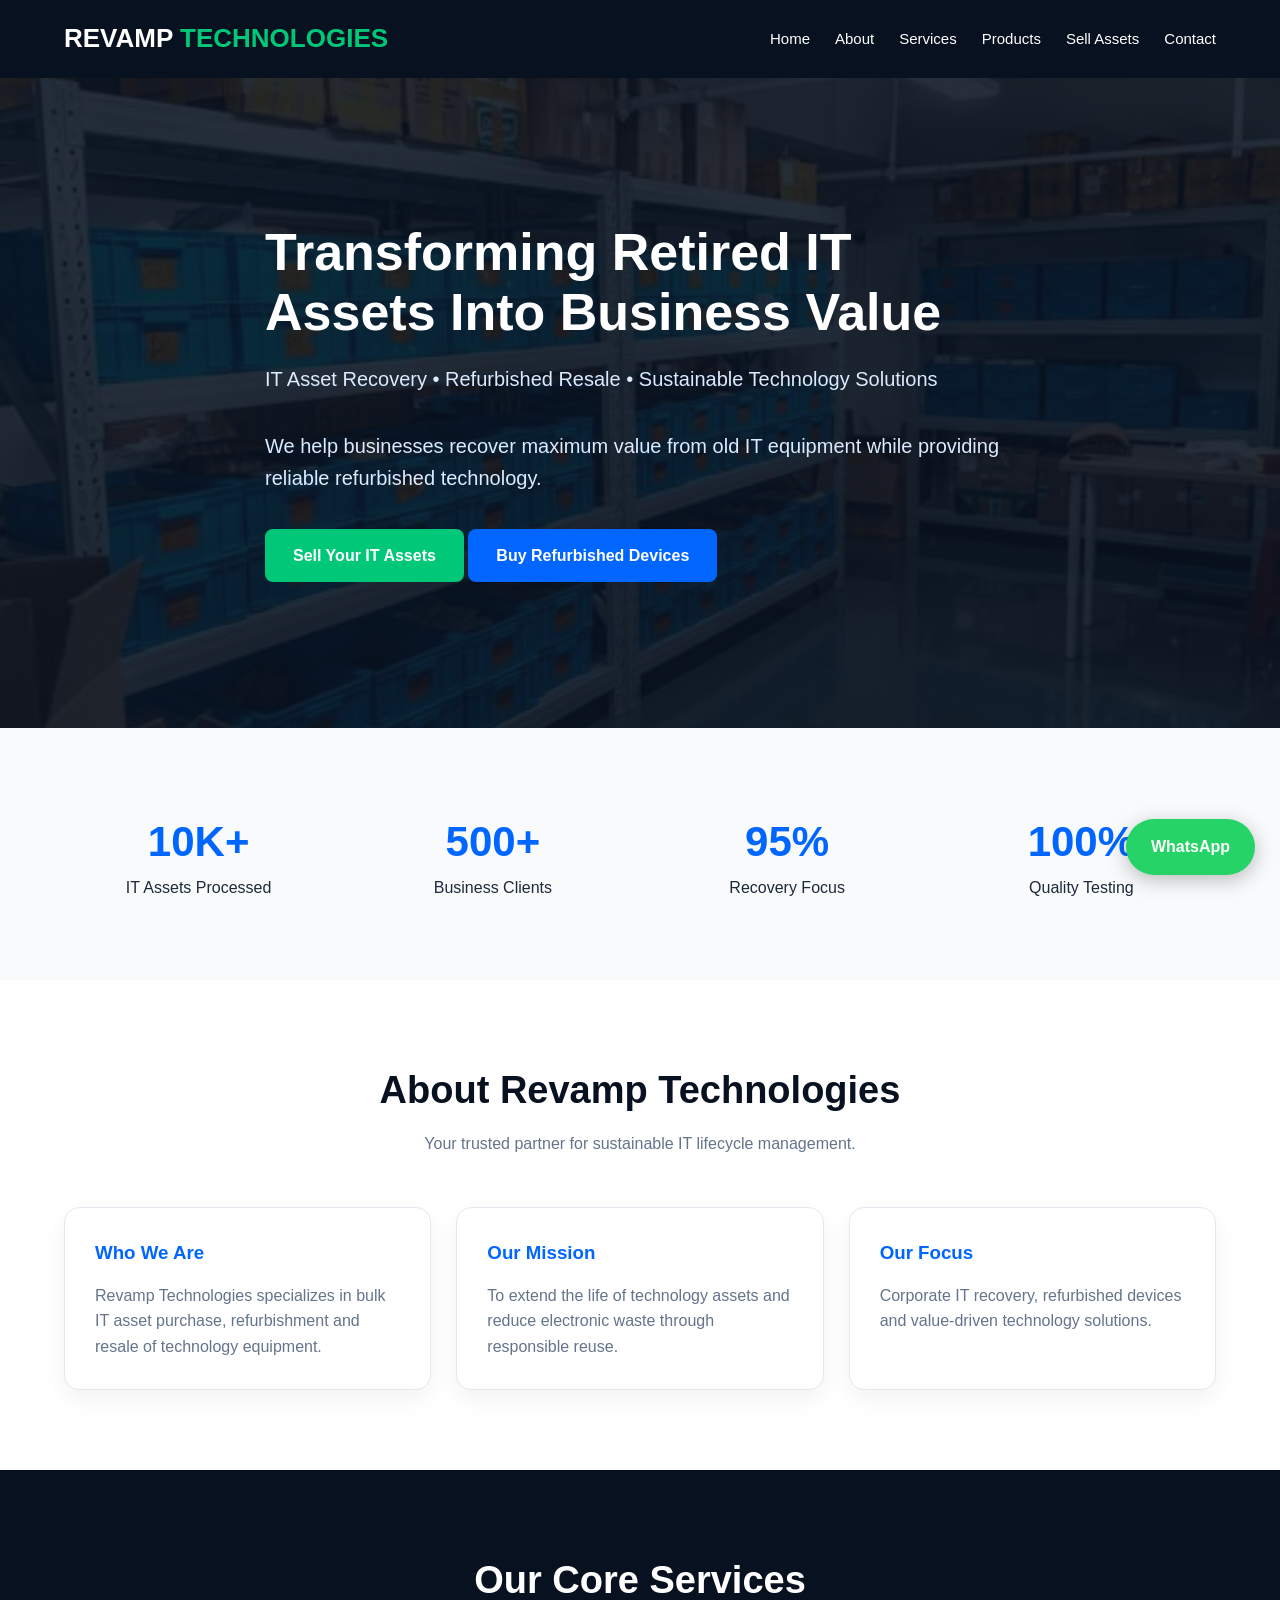
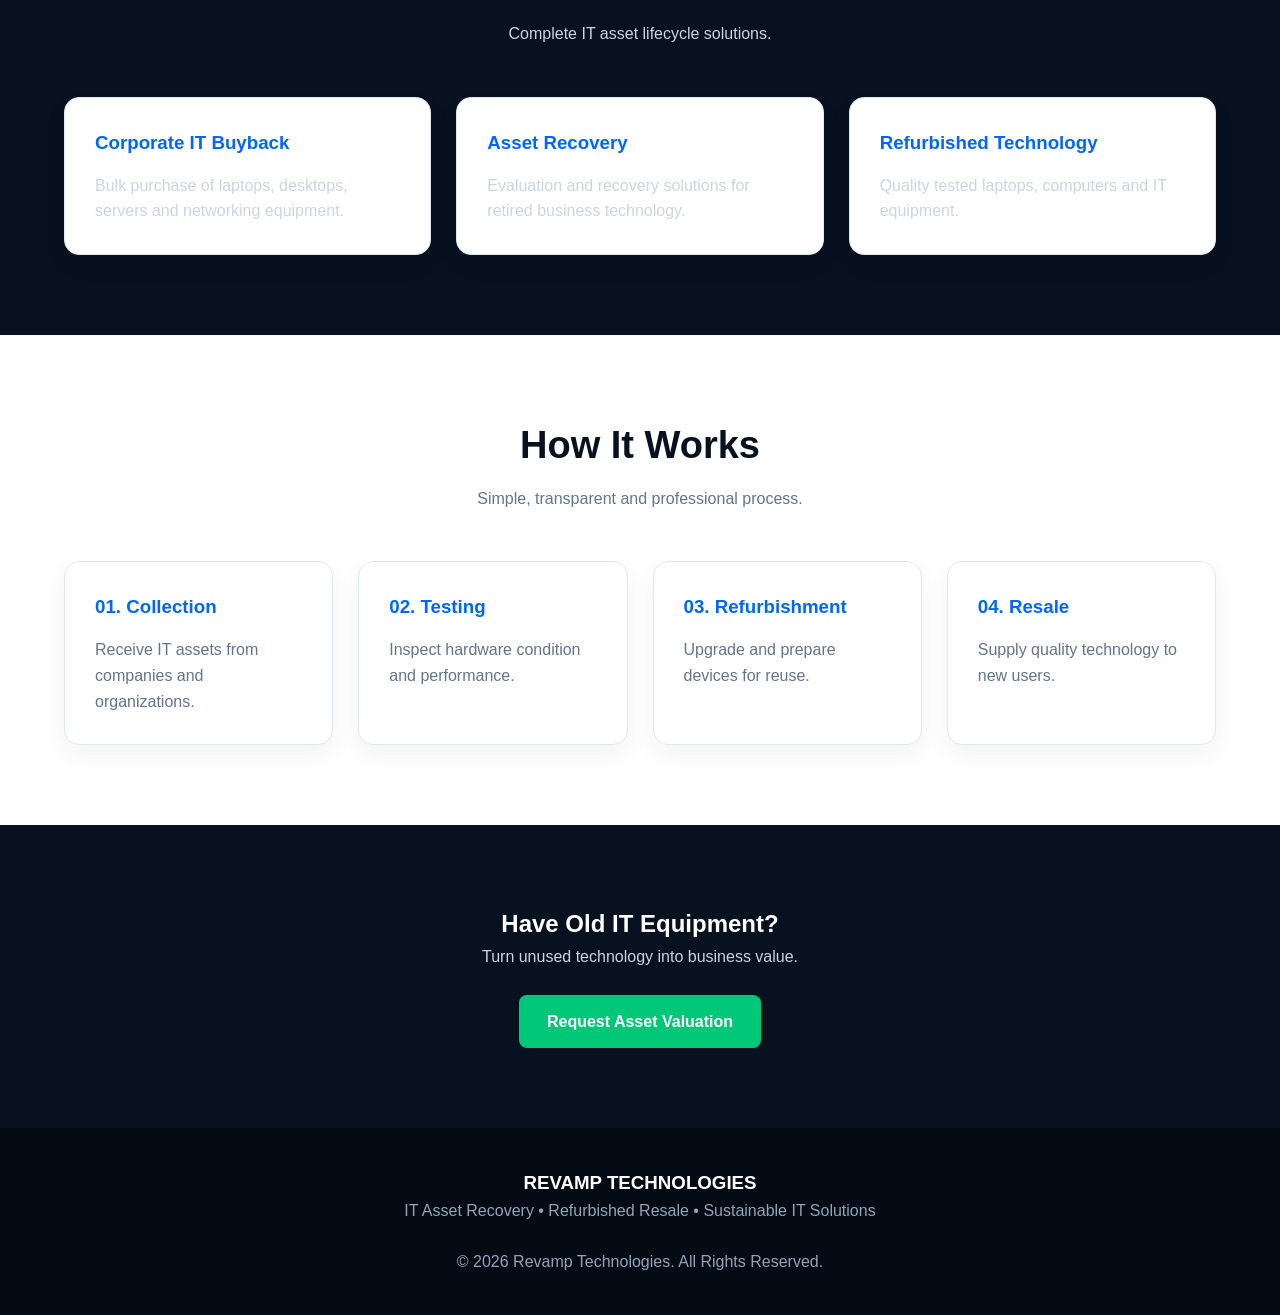
==== index.html @ 68b8c251 "Add files via upload" ====
<!DOCTYPE html>
<html lang="en">

<head>

<meta charset="UTF-8">
<meta name="viewport" content="width=device-width, initial-scale=1.0">

<title>
Revamp Technologies | IT Asset Recovery & Refurbished Technology
</title>

<meta name="description"
content="Revamp Technologies provides corporate IT asset recovery, refurbished laptops, desktops, servers and sustainable technology solutions.">


<link rel="stylesheet" href="css/style.css">


</head>


<body>


<!-- HEADER -->

<header>

<div class="container navbar">


<div class="logo">

REVAMP <span>TECHNOLOGIES</span>

</div>



<nav class="nav-links">

<a href="index.html">Home</a>

<a href="about.html">About</a>

<a href="services.html">Services</a>

<a href="products.html">Products</a>

<a href="sell-assets.html">Sell Assets</a>

<a href="contact.html">Contact</a>

</nav>


</div>

</header>





<!-- HERO SECTION -->


<section class="hero">


<div class="container hero-content">


<h1>

Transforming Retired IT Assets Into Business Value

</h1>



<p>

IT Asset Recovery • Refurbished Resale • Sustainable Technology Solutions

</p>



<p>

We help businesses recover maximum value from old IT equipment while providing reliable refurbished technology.

</p>




<a href="sell-assets.html"
class="btn btn-primary">

Sell Your IT Assets

</a>


<a href="products.html"
class="btn btn-secondary">

Buy Refurbished Devices

</a>



</div>


</section>







<!-- STATS -->


<section class="stats">


<div class="container stats-grid">


<div class="stat">

<h2>10K+</h2>

<p>
IT Assets Processed
</p>

</div>




<div class="stat">

<h2>500+</h2>

<p>
Business Clients
</p>

</div>




<div class="stat">

<h2>95%</h2>

<p>
Recovery Focus
</p>

</div>




<div class="stat">

<h2>100%</h2>

<p>
Quality Testing
</p>

</div>


</div>


</section>








<!-- ABOUT INTRO -->


<section>


<div class="container">


<div class="section-title">

<h2>
About Revamp Technologies
</h2>


<p>
Your trusted partner for sustainable IT lifecycle management.
</p>

</div>



<div class="card-grid">


<div class="card">


<h3>
Who We Are
</h3>


<p>

Revamp Technologies specializes in bulk IT asset purchase, refurbishment and resale of technology equipment.

</p>


</div>




<div class="card">


<h3>
Our Mission
</h3>


<p>

To extend the life of technology assets and reduce electronic waste through responsible reuse.

</p>


</div>



<div class="card">


<h3>
Our Focus
</h3>


<p>

Corporate IT recovery, refurbished devices and value-driven technology solutions.

</p>


</div>



</div>



</div>


</section>








<!-- SERVICES -->


<section class="dark-section">


<div class="container">


<div class="section-title">

<h2>
Our Core Services
</h2>


<p>
Complete IT asset lifecycle solutions.
</p>


</div>




<div class="card-grid">


<div class="card">

<h3>
Corporate IT Buyback
</h3>


<p>

Bulk purchase of laptops, desktops, servers and networking equipment.

</p>

</div>




<div class="card">

<h3>
Asset Recovery
</h3>


<p>

Evaluation and recovery solutions for retired business technology.

</p>

</div>




<div class="card">

<h3>
Refurbished Technology
</h3>


<p>

Quality tested laptops, computers and IT equipment.

</p>

</div>




</div>


</div>


</section>







<!-- PROCESS -->


<section>


<div class="container">


<div class="section-title">


<h2>
How It Works
</h2>


<p>
Simple, transparent and professional process.
</p>


</div>





<div class="card-grid">


<div class="card">

<h3>
01. Collection
</h3>

<p>
Receive IT assets from companies and organizations.
</p>

</div>



<div class="card">

<h3>
02. Testing
</h3>

<p>
Inspect hardware condition and performance.
</p>

</div>



<div class="card">

<h3>
03. Refurbishment
</h3>

<p>
Upgrade and prepare devices for reuse.
</p>

</div>



<div class="card">

<h3>
04. Resale
</h3>

<p>
Supply quality technology to new users.
</p>

</div>



</div>


</div>


</section>








<!-- CTA -->


<section class="dark-section">


<div class="container"
style="text-align:center;">


<h2>
Have Old IT Equipment?
</h2>


<p>

Turn unused technology into business value.

</p>


<br>


<a href="sell-assets.html"
class="btn btn-primary">

Request Asset Valuation

</a>


</div>


</section>






<!-- FOOTER -->


<footer>


<div class="container">


<h3>
REVAMP TECHNOLOGIES
</h3>


<p>
IT Asset Recovery • Refurbished Resale • Sustainable IT Solutions
</p>


<br>


<p>
© 2026 Revamp Technologies. All Rights Reserved.
</p>


</div>


</footer>





<a href="#"
class="whatsapp">

WhatsApp

</a>

<script src="js/script.js"></script>

</body>

</html>
---- css/style.css ----
*{
    margin:0;
    padding:0;
    box-sizing:border-box;
}

:root{

    --primary:#08111f;
    --secondary:#0066ff;
    --green:#00c878;
    --light:#f8fafc;
    --text:#1e293b;
    --muted:#64748b;
    --border:#e2e8f0;

}


body{

    font-family:"Inter","Segoe UI",Arial,sans-serif;
    color:var(--text);
    line-height:1.6;
    background:#ffffff;

}


a{

    text-decoration:none;

}


.container{

    width:90%;
    max-width:1200px;
    margin:auto;

}



/* HEADER */

header{

    background:var(--primary);
    color:white;
    padding:18px 0;
    position:sticky;
    top:0;
    z-index:1000;

}


.navbar{

    display:flex;
    justify-content:space-between;
    align-items:center;

}


.logo{

    font-size:26px;
    font-weight:800;
    color:white;

}


.logo span{

    color:var(--green);

}


.nav-links{

    display:flex;
    gap:25px;

}


.nav-links a{

    color:white;
    font-size:15px;

}


.nav-links a:hover{

    color:var(--green);

}




/* BUTTONS */


.btn{

    display:inline-block;
    padding:14px 28px;
    border-radius:8px;
    font-weight:600;
    transition:.3s;

}


.btn-primary{

    background:var(--green);
    color:white;

}


.btn-primary:hover{

    opacity:.85;

}



.btn-secondary{

    background:var(--secondary);
    color:white;

}



.btn-secondary:hover{

    opacity:.85;

}




/* HERO */


.hero{

    min-height:650px;
    display:flex;
    align-items:center;
    color:white;

    background:
    linear-gradient(
    rgba(8,17,31,.88),
    rgba(8,17,31,.88)
    ),
    url("../assets/images/hero.jpg");

    background-size:cover;
    background-position:center;

}



.hero-content{

    max-width:750px;

}


.hero h1{

    font-size:52px;
    line-height:1.15;
    margin-bottom:20px;

}


.hero p{

    font-size:20px;
    color:#dbeafe;
    margin-bottom:35px;

}





/* SECTIONS */


section{

    padding:80px 0;

}



.section-title{

    text-align:center;
    margin-bottom:50px;

}



.section-title h2{

    font-size:38px;
    color:var(--primary);

}



.section-title p{

    color:var(--muted);
    margin-top:10px;

}





/* CARDS */


.card-grid{

    display:grid;
    grid-template-columns:
    repeat(auto-fit,minmax(260px,1fr));

    gap:25px;

}



.card{

    background:white;
    padding:30px;
    border-radius:15px;
    border:1px solid var(--border);
    box-shadow:
    0 10px 25px rgba(0,0,0,.05);

}


.card h3{

    color:var(--secondary);
    margin-bottom:15px;

}



.card p{

    color:var(--muted);

}





/* STATS */


.stats{

    background:var(--light);

}


.stats-grid{

    display:grid;
    grid-template-columns:
    repeat(auto-fit,minmax(220px,1fr));

    gap:25px;

}


.stat{

    text-align:center;

}


.stat h2{

    font-size:42px;
    color:var(--secondary);

}




/* DARK SECTION */


.dark-section{

    background:var(--primary);
    color:white;

}



.dark-section h2{

    color:white;

}


.dark-section p{

    color:#cbd5e1;

}





/* PRODUCTS */


.product-card{

    border:1px solid var(--border);
    border-radius:15px;
    overflow:hidden;

}


.product-card img{

    width:100%;
    height:220px;
    object-fit:cover;

}


.product-content{

    padding:25px;

}





/* FORMS */


.form-box{

    background:white;
    padding:35px;
    border-radius:15px;
    border:1px solid var(--border);

}



input,
select,
textarea{

    width:100%;
    padding:14px;
    margin-bottom:15px;

    border:1px solid var(--border);
    border-radius:8px;

    font-size:15px;

}



textarea{

    height:140px;
    resize:none;

}





/* FOOTER */


footer{

    background:#050b14;
    color:#94a3b8;
    padding:40px 0;
    text-align:center;

}



footer h3{

    color:white;

}





/* WHATSAPP */


.whatsapp{

    position:fixed;
    right:25px;
    bottom:25px;

    background:#25D366;
    color:white;

    padding:15px 25px;

    border-radius:50px;

    font-weight:bold;

    box-shadow:
    0 5px 20px rgba(0,0,0,.25);

}





/* MOBILE */


@media(max-width:768px){


.navbar{

    flex-direction:column;
    gap:20px;

}


.nav-links{

    flex-wrap:wrap;
    justify-content:center;

}


.hero h1{

    font-size:36px;

}


.hero p{

    font-size:17px;

}


section{

    padding:55px 0;

}


}
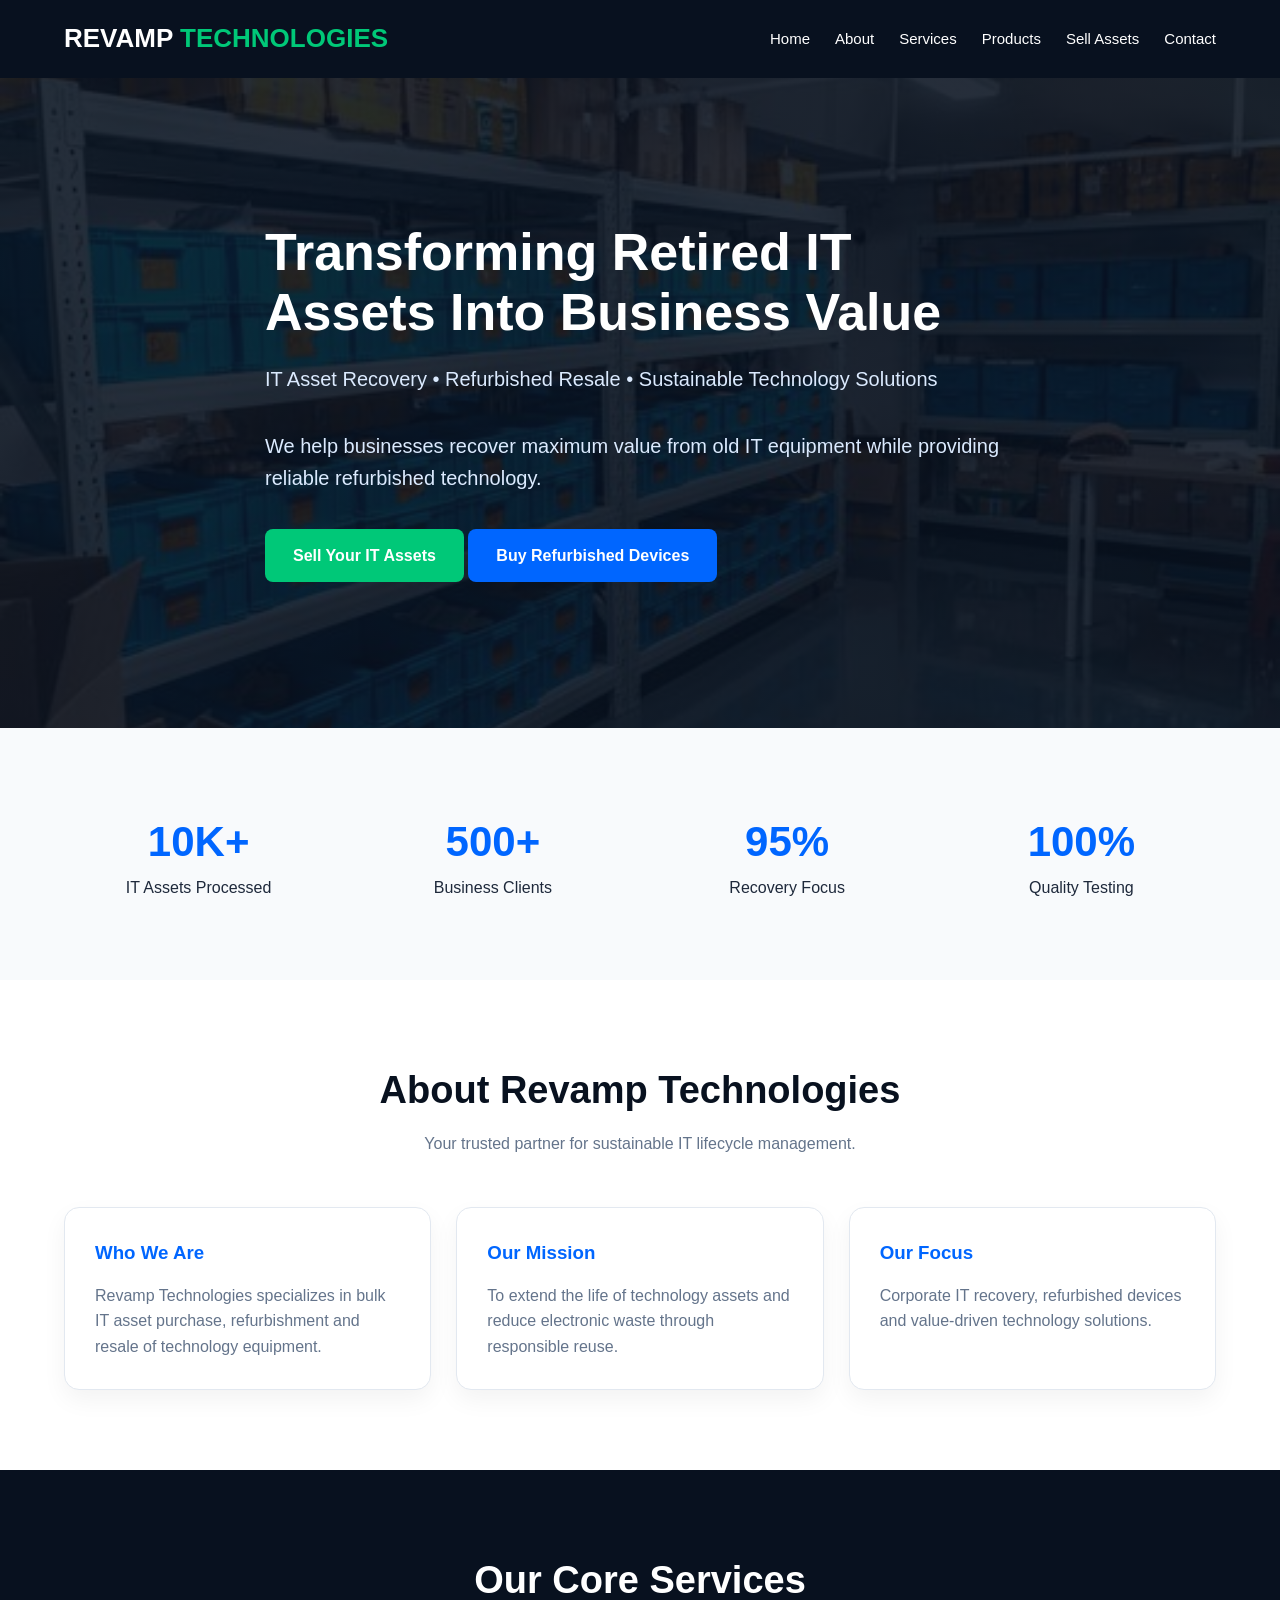
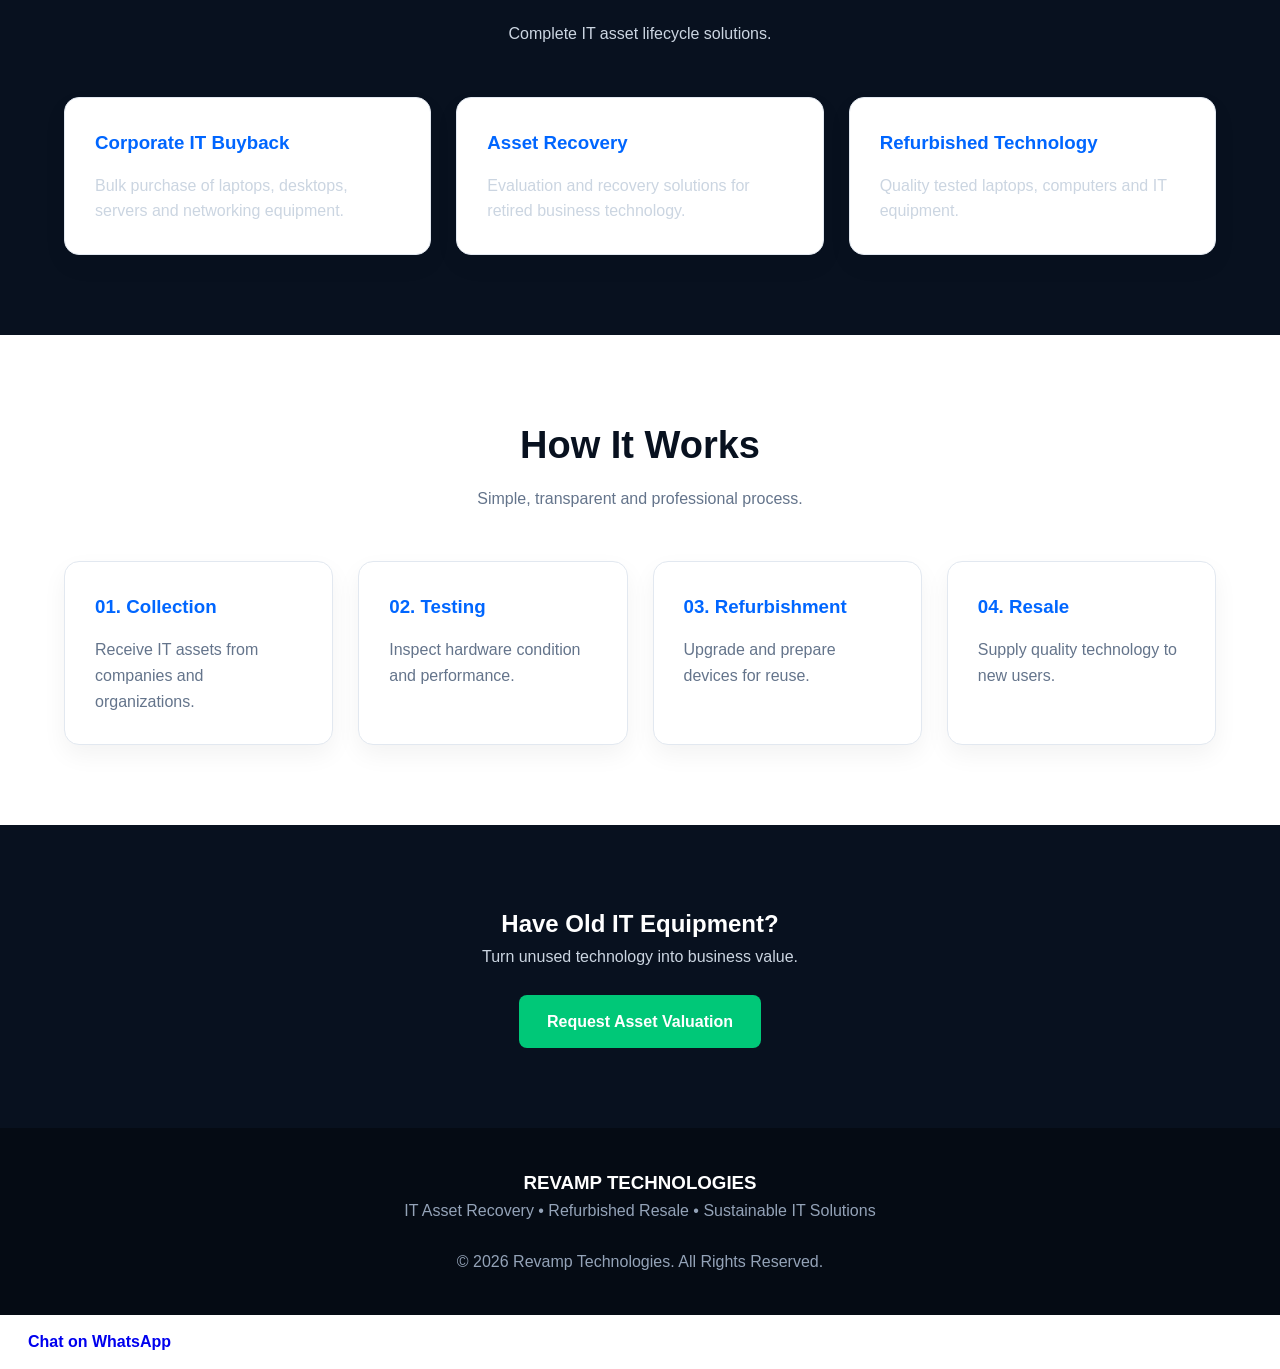
==== commit 5c9150db: "Update index.html" ====
--- a/index.html
+++ b/index.html
@@ -573,17 +573,14 @@
 
 
 
-
-
-<a href="#"
-class="whatsapp">
-
-WhatsApp
-
+<a href="https://wa.me/918983028132?text=Hello%20Revamp%20Technologies,%20I%20am%20interested%20in%20your%20refurbished%20IT%20products."
+   class="btn btn-success"
+   target="_blank">
+    <i class="fab fa-whatsapp"></i> Chat on WhatsApp
 </a>
 
 <script src="js/script.js"></script>
 
 </body>
 
-</html>+</html>
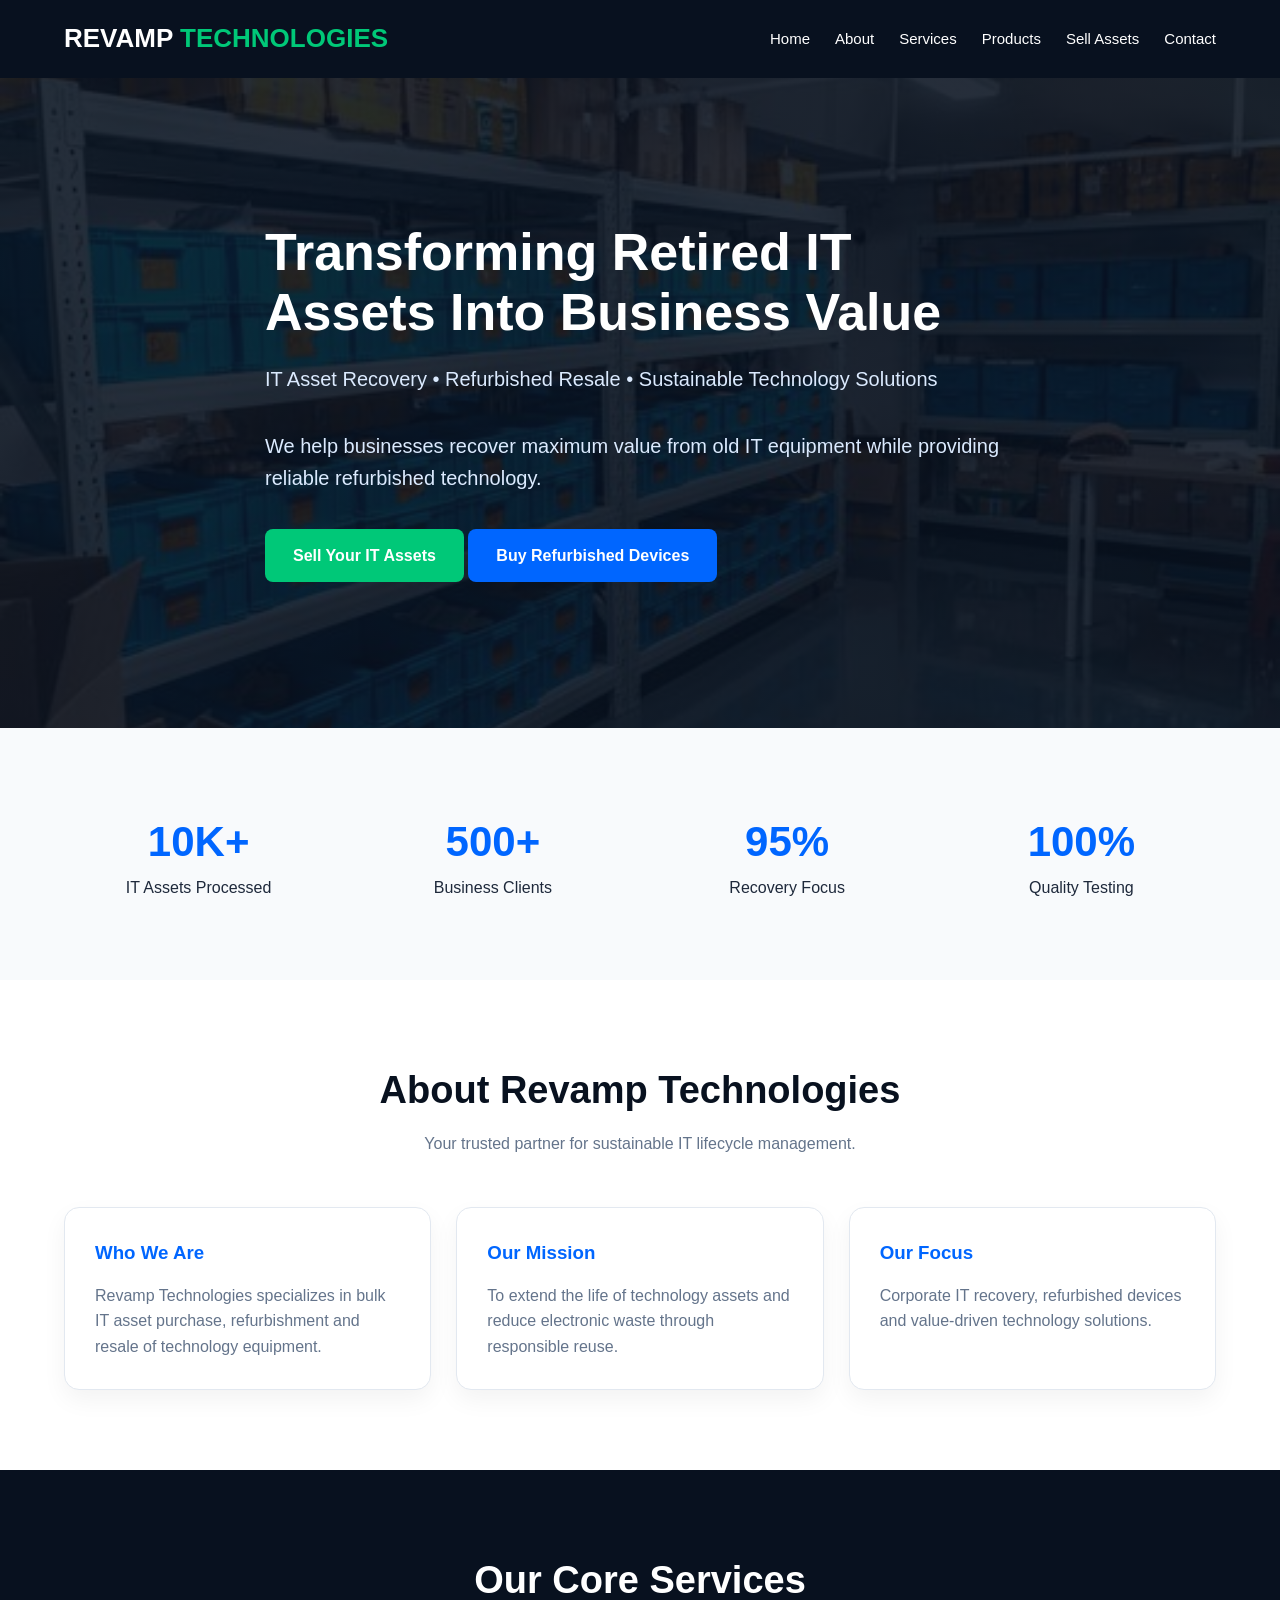
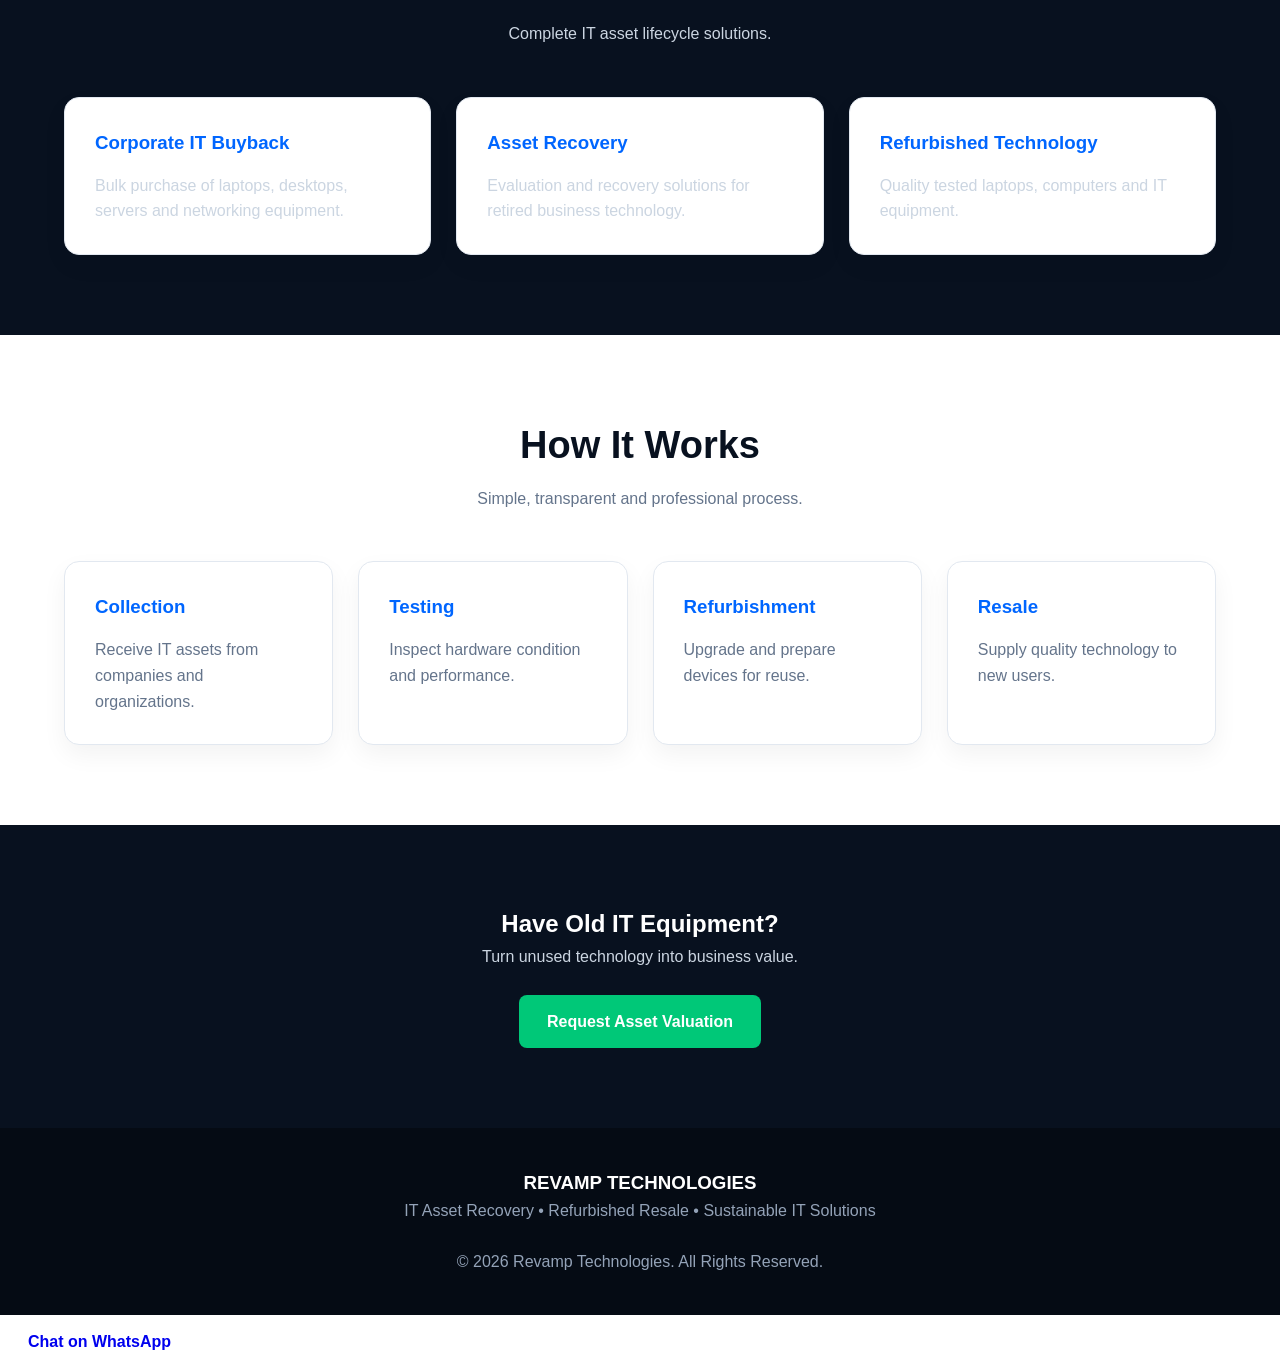
==== commit 39d6f4ae: "Update index.html" ====
--- a/index.html
+++ b/index.html
@@ -428,7 +428,7 @@
 <div class="card">
 
 <h3>
-01. Collection
+Collection
 </h3>
 
 <p>
@@ -442,7 +442,7 @@
 <div class="card">
 
 <h3>
-02. Testing
+Testing
 </h3>
 
 <p>
@@ -456,7 +456,7 @@
 <div class="card">
 
 <h3>
-03. Refurbishment
+Refurbishment
 </h3>
 
 <p>
@@ -470,7 +470,7 @@
 <div class="card">
 
 <h3>
-04. Resale
+Resale
 </h3>
 
 <p>
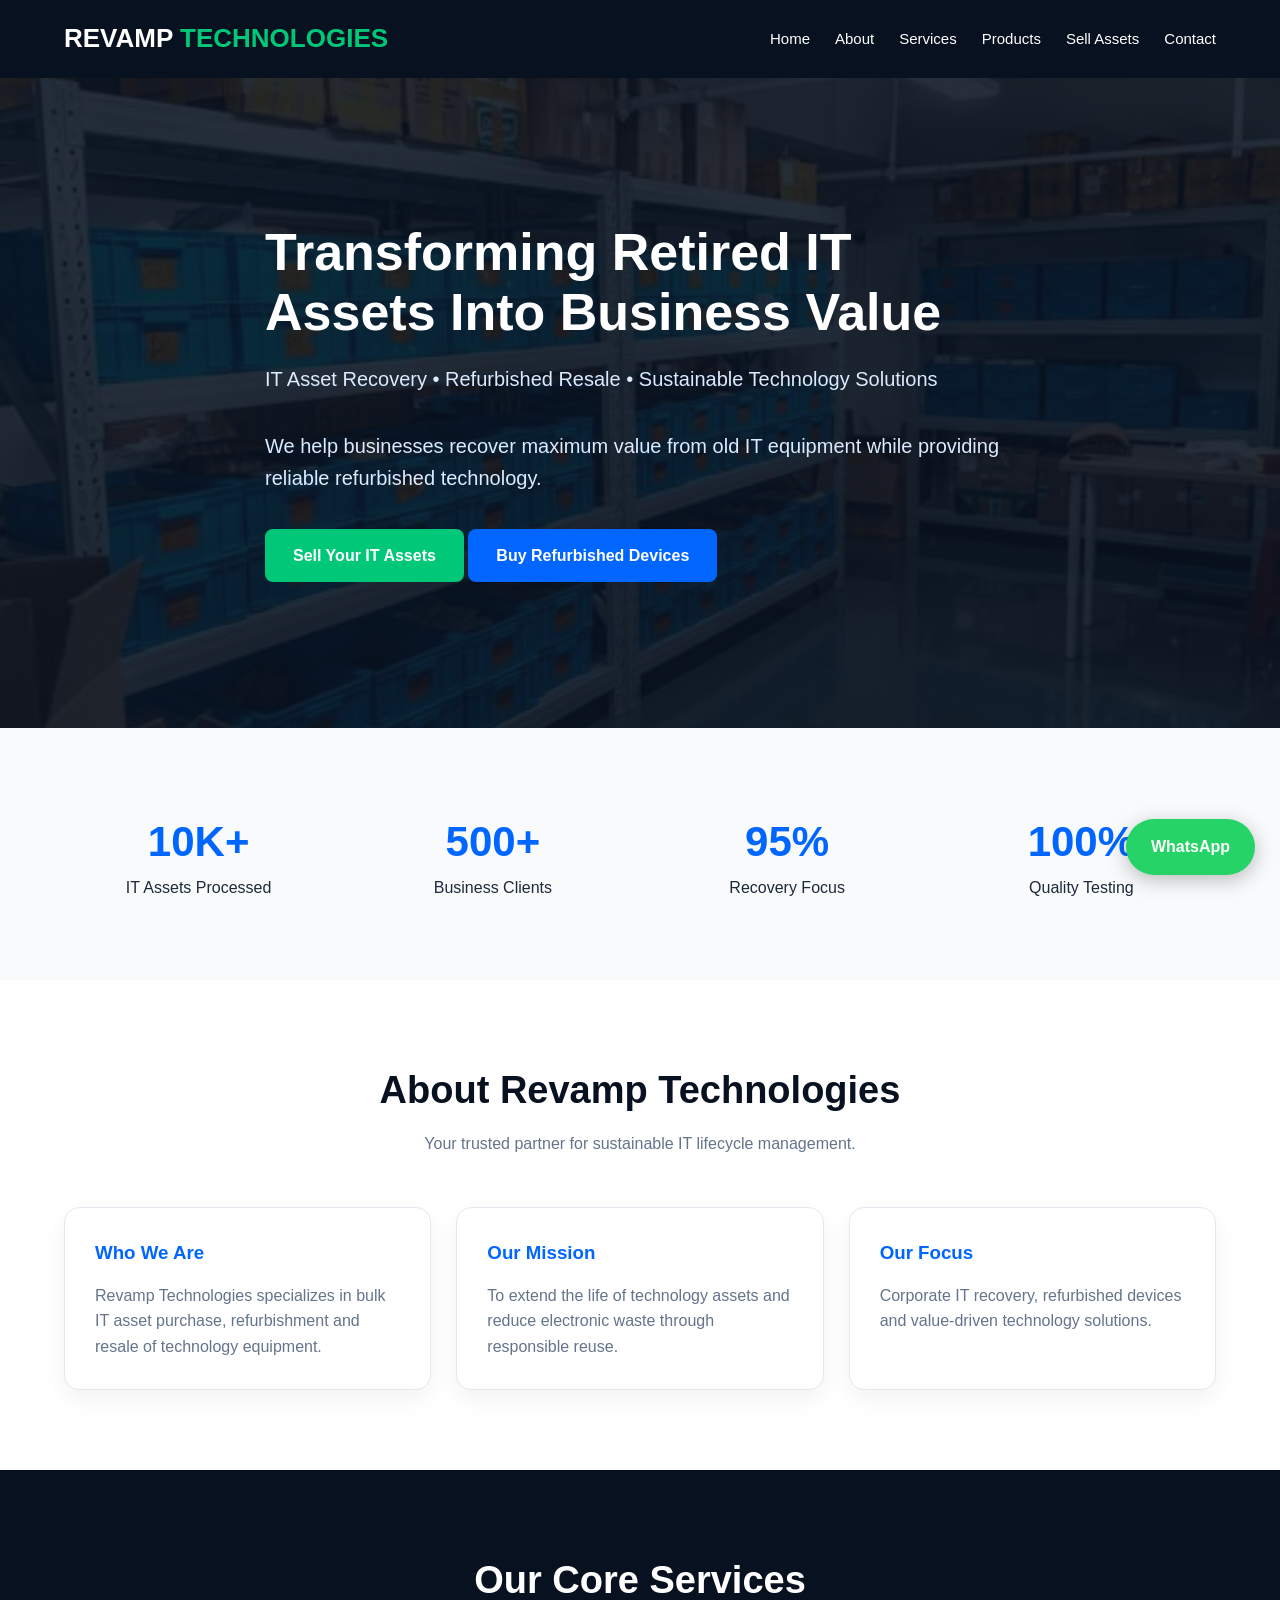
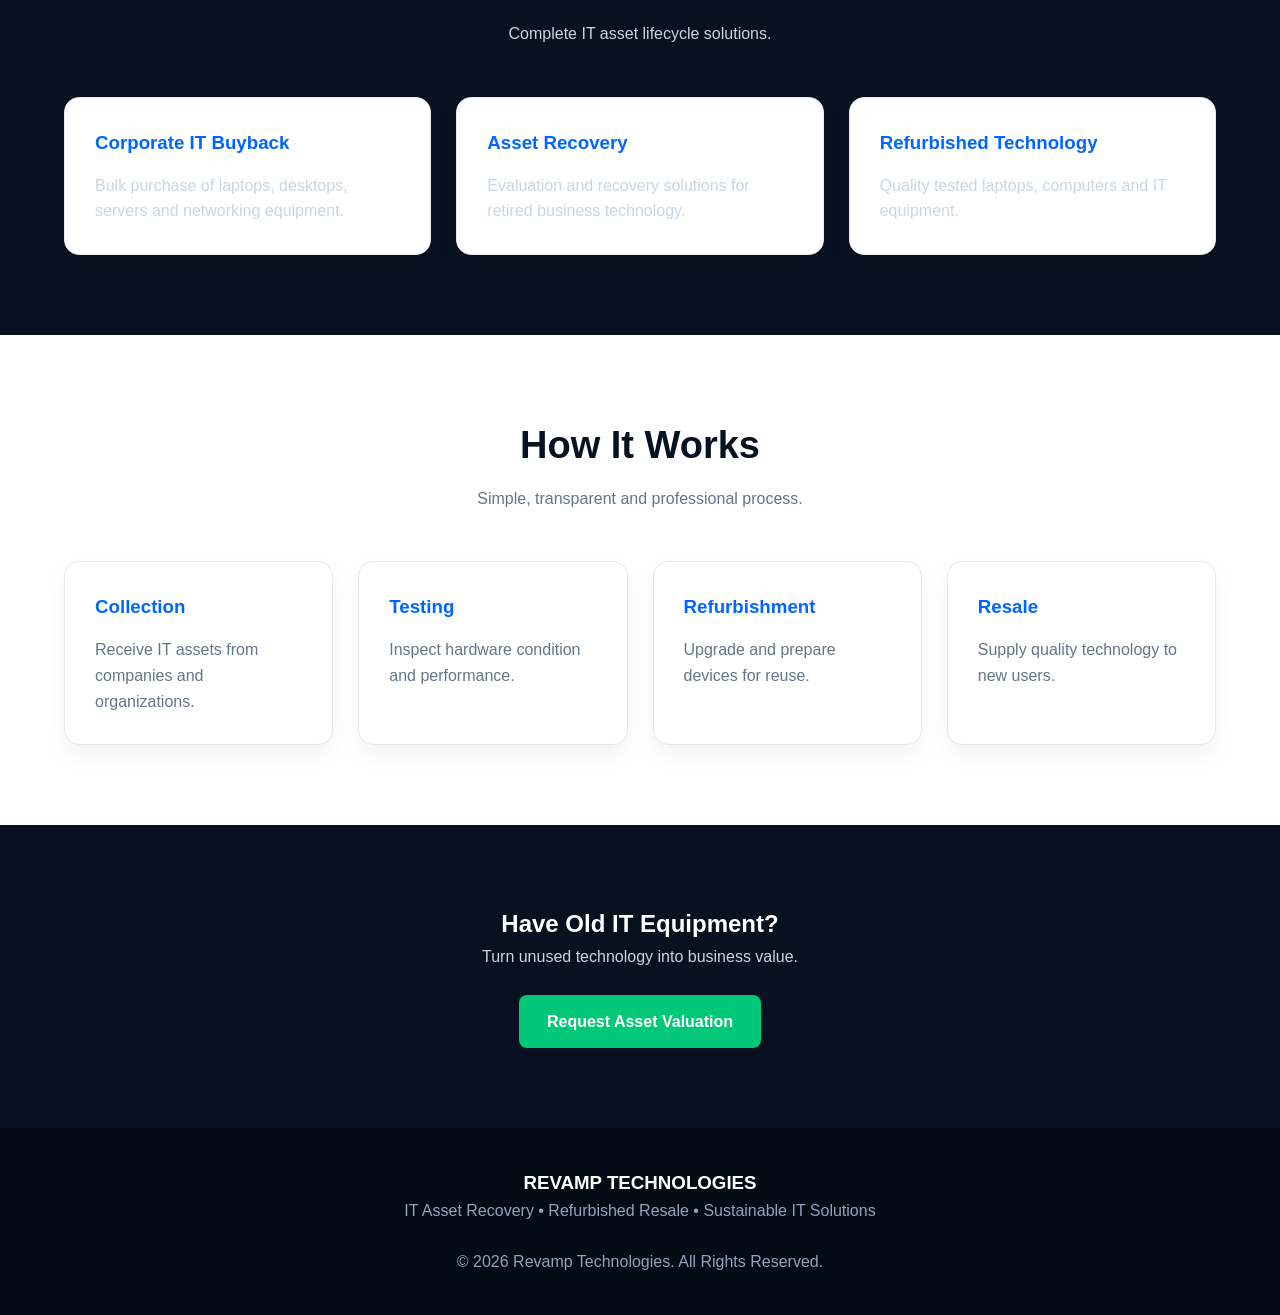
==== commit e16f767c: "Update index.html" ====
--- a/index.html
+++ b/index.html
@@ -572,13 +572,15 @@
 </footer>
 
 
-
 <a href="https://wa.me/918983028132?text=Hello%20Revamp%20Technologies,%20I%20am%20interested%20in%20your%20refurbished%20IT%20products."
-   class="btn btn-success"
+   class="whatsapp"
    target="_blank">
-    <i class="fab fa-whatsapp"></i> Chat on WhatsApp
+
+WhatsApp
+
 </a>
 
+
 <script src="js/script.js"></script>
 
 </body>
